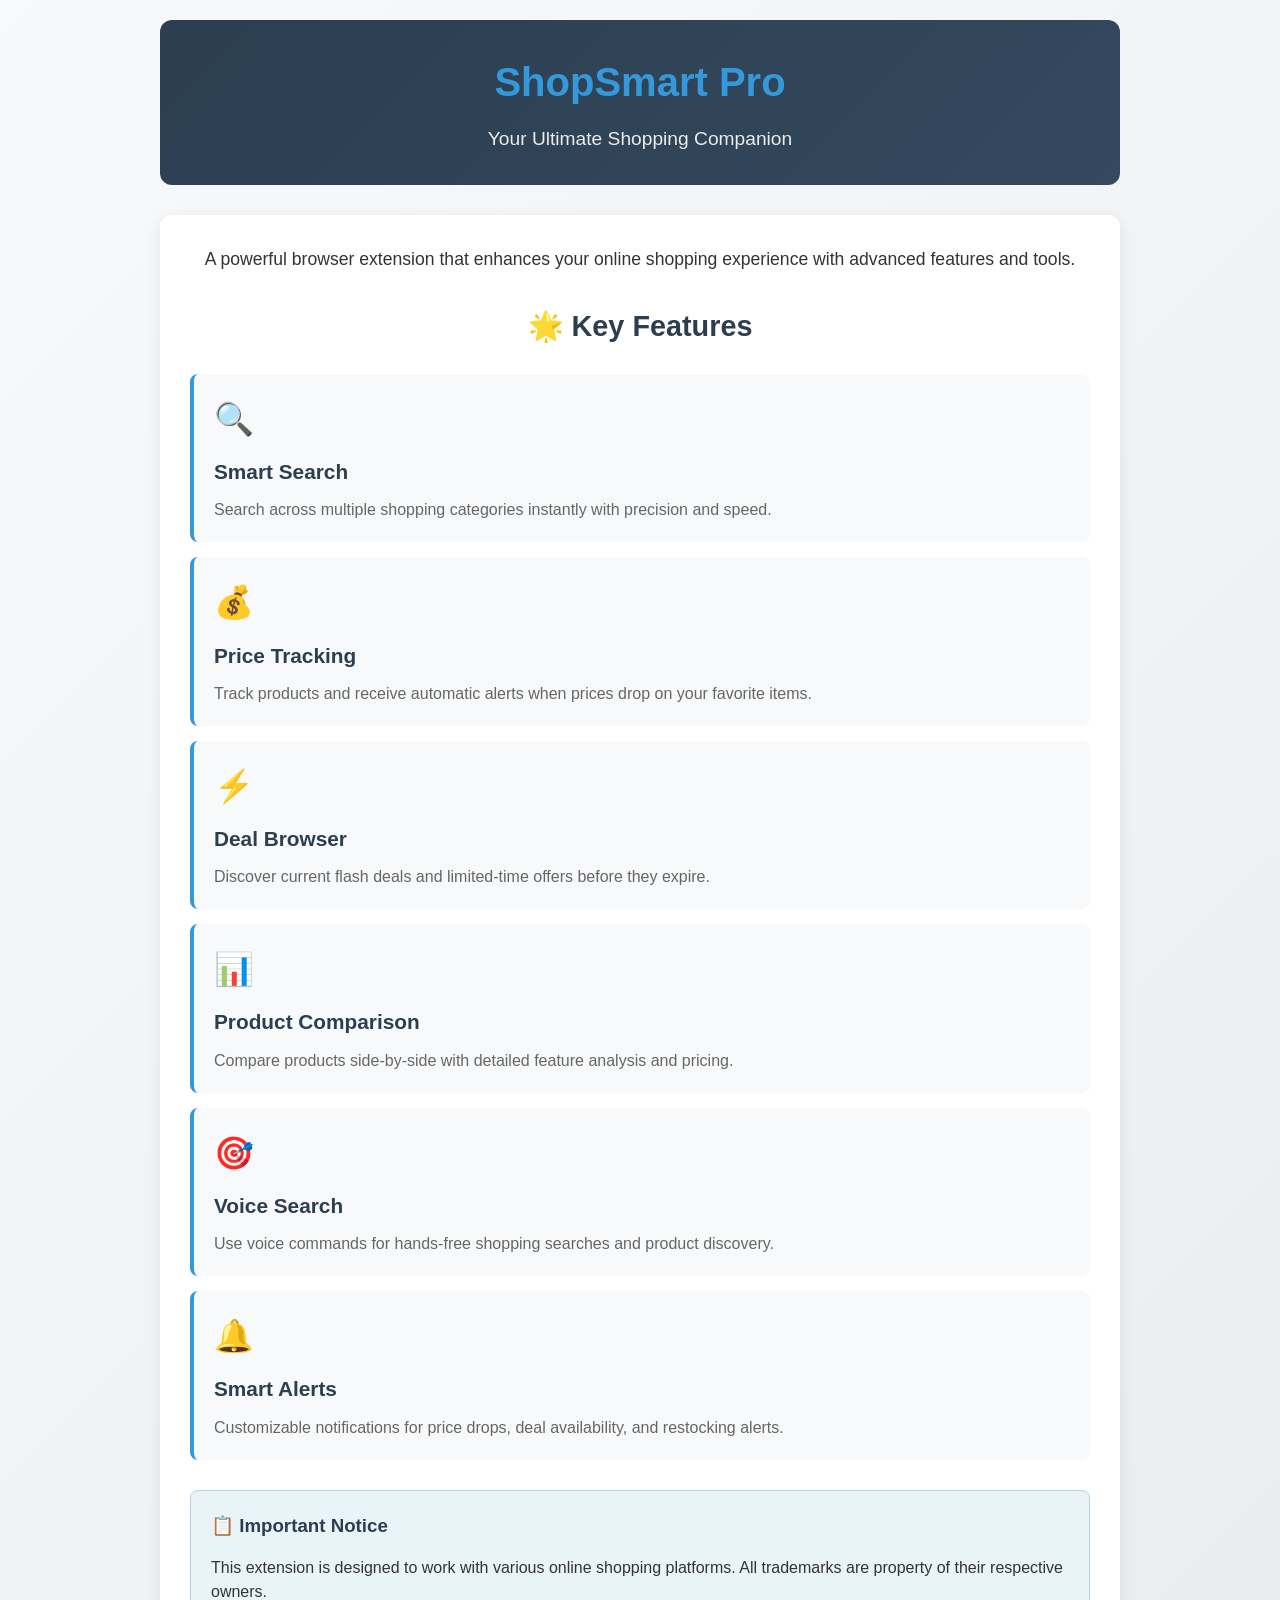
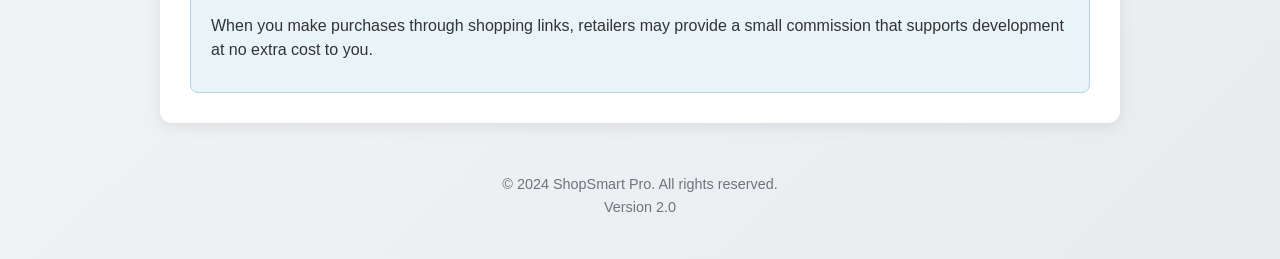
==== about.html @ d54f8735 "first commit shopSmartPro" ====
<!DOCTYPE html>
<html lang="en">
<head>
    <meta charset="UTF-8">
    <meta name="viewport" content="width=device-width, initial-scale=1.0">
    <title>About ShopSmart Pro</title>
    <link rel="stylesheet" href="about.css">
</head>
<body>
    <div class="container">
        <header class="header">
            <h1>ShopSmart Pro</h1>
            <p>Your Ultimate Shopping Companion</p>
        </header>

        <main class="content">
            <section class="intro">
                <p>A powerful browser extension that enhances your online shopping experience with advanced features and tools.</p>
            </section>

            <section class="features">
                <h2>🌟 Key Features</h2>
                
                <div class="feature-card">
                    <div class="feature-icon">🔍</div>
                    <h3>Smart Search</h3>
                    <p>Search across multiple shopping categories instantly with precision and speed.</p>
                </div>
                
                <div class="feature-card">
                    <div class="feature-icon">💰</div>
                    <h3>Price Tracking</h3>
                    <p>Track products and receive automatic alerts when prices drop on your favorite items.</p>
                </div>
                
                <div class="feature-card">
                    <div class="feature-icon">⚡</div>
                    <h3>Deal Browser</h3>
                    <p>Discover current flash deals and limited-time offers before they expire.</p>
                </div>
                
                <div class="feature-card">
                    <div class="feature-icon">📊</div>
                    <h3>Product Comparison</h3>
                    <p>Compare products side-by-side with detailed feature analysis and pricing.</p>
                </div>
                
                <div class="feature-card">
                    <div class="feature-icon">🎯</div>
                    <h3>Voice Search</h3>
                    <p>Use voice commands for hands-free shopping searches and product discovery.</p>
                </div>
                
                <div class="feature-card">
                    <div class="feature-icon">🔔</div>
                    <h3>Smart Alerts</h3>
                    <p>Customizable notifications for price drops, deal availability, and restocking alerts.</p>
                </div>
            </section>

            <section class="disclaimer">
                <h3>📋 Important Notice</h3>
                <p>This extension is designed to work with various online shopping platforms. All trademarks are property of their respective owners.</p>
                <p>When you make purchases through shopping links, retailers may provide a small commission that supports development at no extra cost to you.</p>
            </section>
        </main>

        <footer class="footer">
            <p>© 2024 ShopSmart Pro. All rights reserved.</p>
            <p>Version 2.0</p>
        </footer>
    </div>

    <script src="about.js"></script>
</body>
</html>
---- about.css ----
* {
    margin: 0;
    padding: 0;
    box-sizing: border-box;
}

body {
    font-family: 'Segoe UI', Tahoma, Geneva, Verdana, sans-serif;
    line-height: 1.6;
    color: #333;
    background: linear-gradient(135deg, #f8f9fa 0%, #e9ecef 100%);
    min-height: 100vh;
}

.container {
    max-width: 1000px;
    margin: 0 auto;
    padding: 20px;
}

.header {
    text-align: center;
    padding: 30px 20px;
    background: linear-gradient(135deg, #2c3e50 0%, #34495e 100%);
    color: white;
    border-radius: 12px;
    margin-bottom: 30px;
}

.header h1 {
    font-size: 2.5rem;
    margin-bottom: 10px;
    color: #3498db;
}

.header p {
    font-size: 1.2rem;
    opacity: 0.9;
}

.content {
    background: white;
    padding: 30px;
    border-radius: 12px;
    box-shadow: 0 4px 15px rgba(0, 0, 0, 0.08);
    margin-bottom: 30px;
}

.intro {
    text-align: center;
    margin-bottom: 30px;
    font-size: 1.1rem;
}

.features {
    margin: 30px 0;
}

.features h2 {
    text-align: center;
    margin-bottom: 25px;
    color: #2c3e50;
    font-size: 1.8rem;
}

.feature-card {
    background: #f8f9fa;
    padding: 20px;
    border-radius: 8px;
    margin: 15px 0;
    border-left: 4px solid #3498db;
}

.feature-icon {
    font-size: 2rem;
    margin-bottom: 10px;
}

.feature-card h3 {
    color: #2c3e50;
    margin-bottom: 10px;
    font-size: 1.3rem;
}

.feature-card p {
    color: #666;
    line-height: 1.5;
}

.disclaimer {
    background: #e8f4f8;
    padding: 20px;
    border-radius: 8px;
    margin-top: 30px;
    border: 1px solid #b8d4e3;
}

.disclaimer h3 {
    color: #2c3e50;
    margin-bottom: 15px;
}

.disclaimer p {
    margin-bottom: 10px;
    line-height: 1.5;
}

.footer {
    text-align: center;
    padding: 20px;
    color: #6c757d;
    font-size: 0.9rem;
}

/* Responsive Design */
@media (max-width: 768px) {
    .container {
        padding: 15px;
    }
    
    .header h1 {
        font-size: 2rem;
    }
    
    .content {
        padding: 20px;
    }
    
    .feature-card {
        padding: 15px;
    }
}

@media (max-width: 480px) {
    .header {
        padding: 20px 15px;
    }
    
    .header h1 {
        font-size: 1.8rem;
    }
    
    .header p {
        font-size: 1rem;
    }
    
    .features h2 {
        font-size: 1.5rem;
    }
}
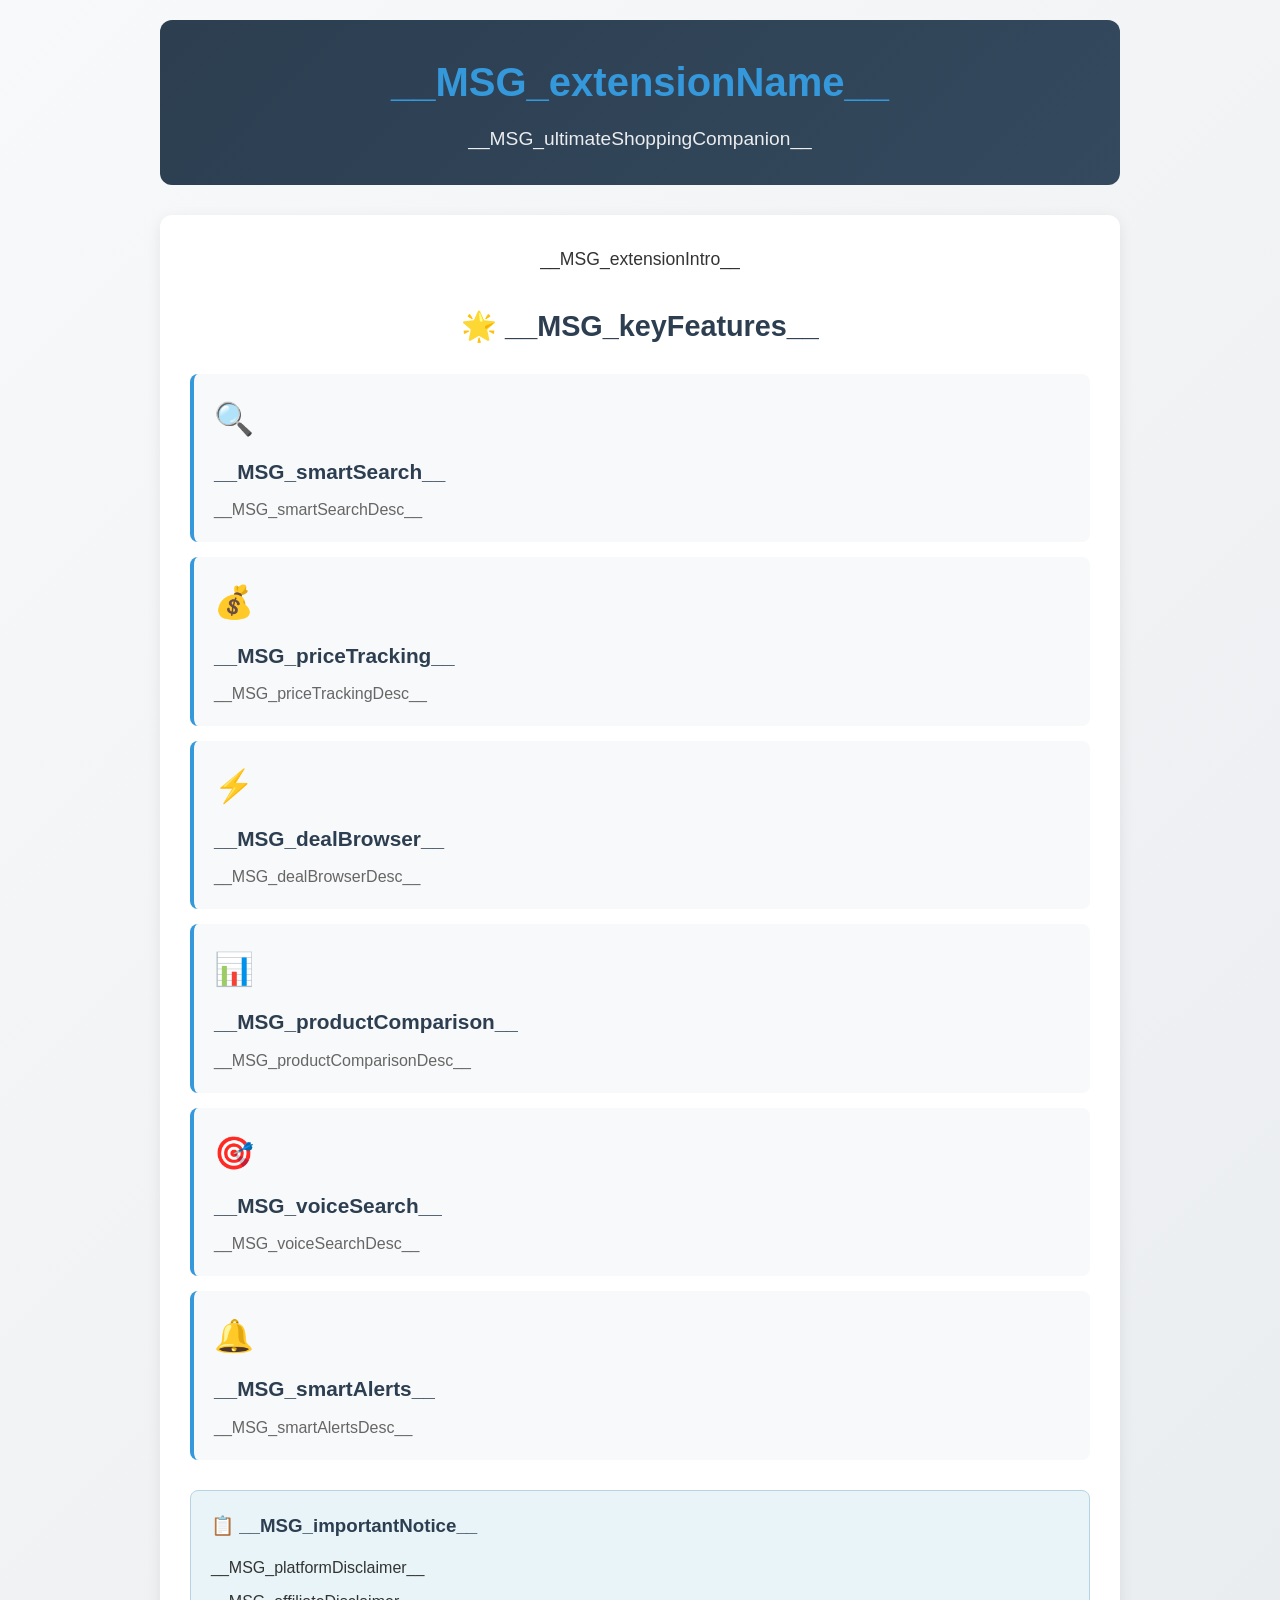
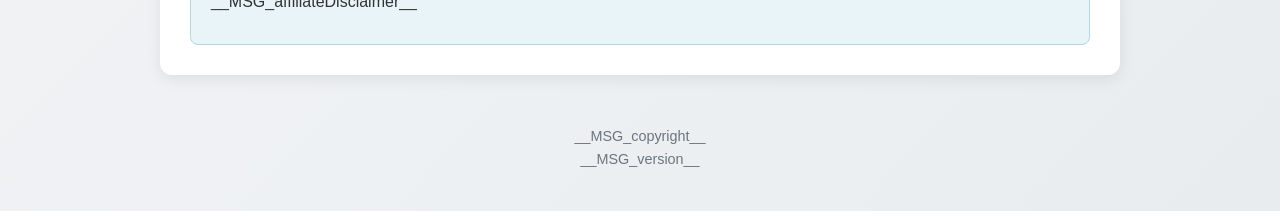
==== commit 703b6251: "Checkpoint from VS Code for coding agent session" ====
--- a/about.html
+++ b/about.html
@@ -5,69 +5,64 @@
     <meta name="viewport" content="width=device-width, initial-scale=1.0">
     <title>About ShopSmart Pro</title>
     <link rel="stylesheet" href="about.css">
+    <script src="utils/i18n-fix.js"></script>
 </head>
 <body>
     <div class="container">
         <header class="header">
-            <h1>ShopSmart Pro</h1>
-            <p>Your Ultimate Shopping Companion</p>
+            <h1>__MSG_extensionName__</h1>
+            <p>__MSG_ultimateShoppingCompanion__</p>
         </header>
 
         <main class="content">
             <section class="intro">
-                <p>A powerful browser extension that enhances your online shopping experience with advanced features and tools.</p>
+                <p>__MSG_extensionIntro__</p>
             </section>
 
             <section class="features">
-                <h2>🌟 Key Features</h2>
-                
+                <h2>🌟 __MSG_keyFeatures__</h2>
                 <div class="feature-card">
                     <div class="feature-icon">🔍</div>
-                    <h3>Smart Search</h3>
-                    <p>Search across multiple shopping categories instantly with precision and speed.</p>
+                    <h3>__MSG_smartSearch__</h3>
+                    <p>__MSG_smartSearchDesc__</p>
                 </div>
-                
                 <div class="feature-card">
                     <div class="feature-icon">💰</div>
-                    <h3>Price Tracking</h3>
-                    <p>Track products and receive automatic alerts when prices drop on your favorite items.</p>
+                    <h3>__MSG_priceTracking__</h3>
+                    <p>__MSG_priceTrackingDesc__</p>
                 </div>
-                
                 <div class="feature-card">
                     <div class="feature-icon">⚡</div>
-                    <h3>Deal Browser</h3>
-                    <p>Discover current flash deals and limited-time offers before they expire.</p>
+                    <h3>__MSG_dealBrowser__</h3>
+                    <p>__MSG_dealBrowserDesc__</p>
                 </div>
-                
                 <div class="feature-card">
                     <div class="feature-icon">📊</div>
-                    <h3>Product Comparison</h3>
-                    <p>Compare products side-by-side with detailed feature analysis and pricing.</p>
+                    <h3>__MSG_productComparison__</h3>
+                    <p>__MSG_productComparisonDesc__</p>
                 </div>
-                
                 <div class="feature-card">
                     <div class="feature-icon">🎯</div>
-                    <h3>Voice Search</h3>
-                    <p>Use voice commands for hands-free shopping searches and product discovery.</p>
+                    <h3>__MSG_voiceSearch__</h3>
+                    <p>__MSG_voiceSearchDesc__</p>
                 </div>
-                
                 <div class="feature-card">
                     <div class="feature-icon">🔔</div>
-                    <h3>Smart Alerts</h3>
-                    <p>Customizable notifications for price drops, deal availability, and restocking alerts.</p>
+                    <h3>__MSG_smartAlerts__</h3>
+                    <p>__MSG_smartAlertsDesc__</p>
                 </div>
             </section>
 
             <section class="disclaimer">
-                <h3>📋 Important Notice</h3>
-                <p>This extension is designed to work with various online shopping platforms. All trademarks are property of their respective owners.</p>
-                <p>When you make purchases through shopping links, retailers may provide a small commission that supports development at no extra cost to you.</p>
+                <h3>📋 __MSG_importantNotice__</h3>
+                <p>__MSG_platformDisclaimer__</p>
+                <p>__MSG_affiliateDisclaimer__</p>
             </section>
         </main>
 
         <footer class="footer">
-            <p>© 2024 ShopSmart Pro. All rights reserved.</p>
-            <p>Version 2.0</p>
+            <p>__MSG_copyright__</p>
+            <p>__MSG_version__</p>
         </footer>
     </div>
 
